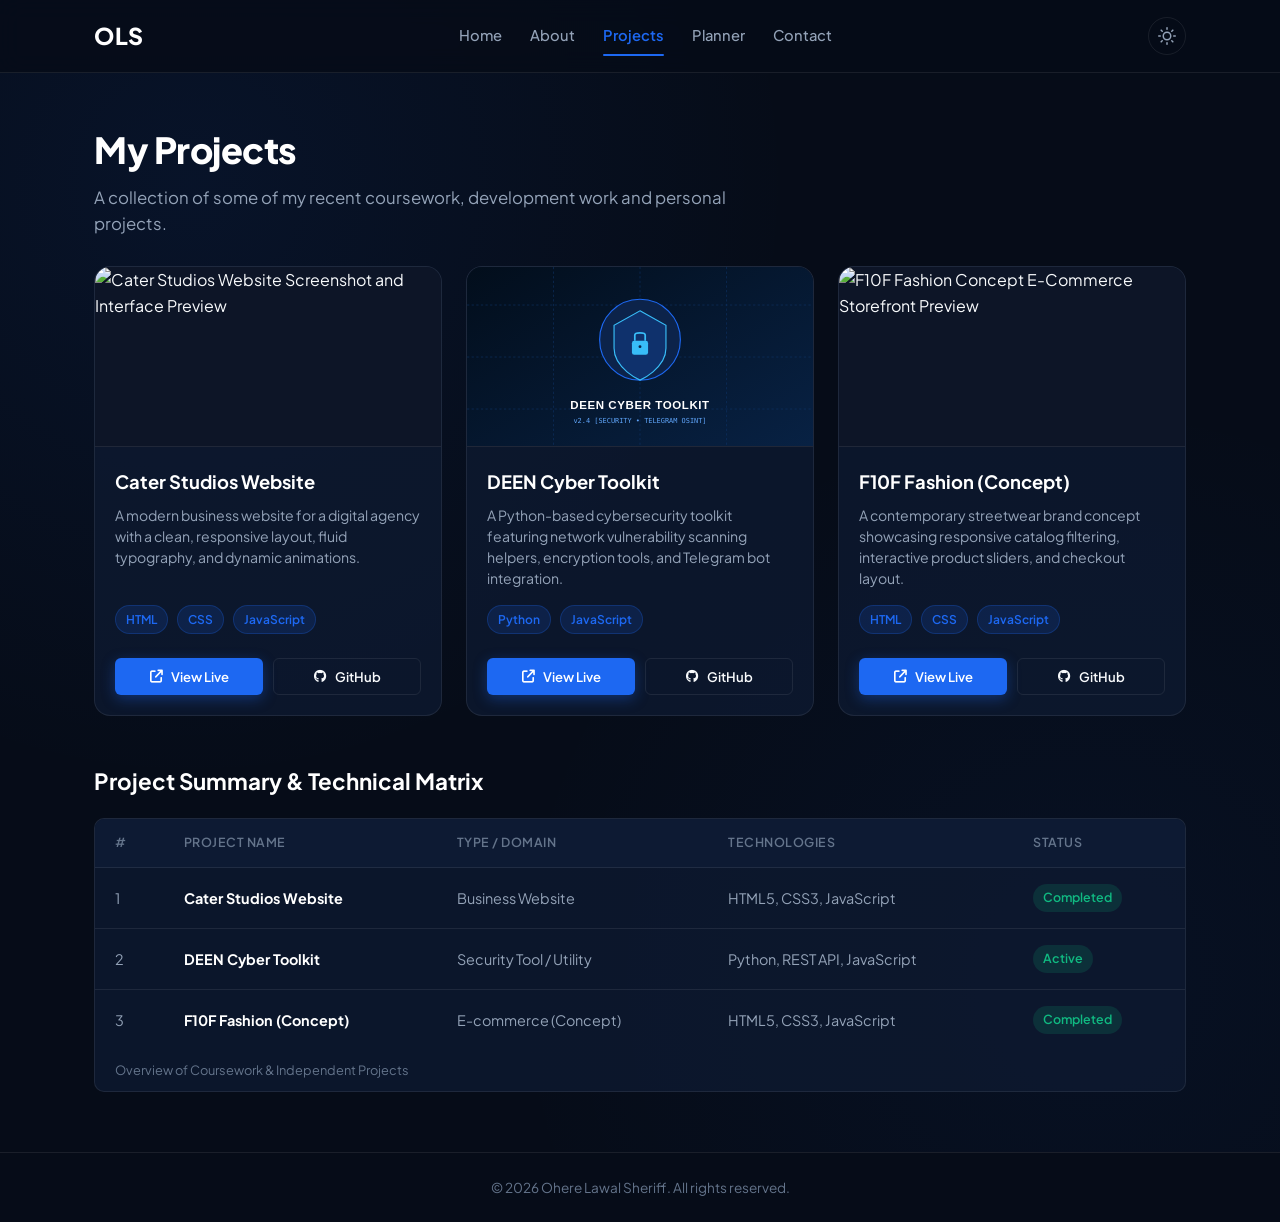
==== projects.html @ c8b05ba8 "first commit" ====
<!DOCTYPE html>
<html lang="en" data-theme="dark">
<head>
  <meta charset="UTF-8">
  <meta name="viewport" content="width=device-width, initial-scale=1.0">
  <title>My Projects | Ohere Lawal Sheriff</title>
  <meta name="description" content="Explore academic and development projects built by Ohere Lawal Sheriff - Cater Studios Website, DEEN Cyber Toolkit, and F10F Fashion Concept.">
  <link rel="stylesheet" href="css/style.css">
  <link rel="stylesheet" href="https://cdnjs.cloudflare.com/ajax/libs/font-awesome/6.4.0/css/all.min.css">
</head>
<body>

  <!-- Navigation Bar -->
  <header>
    <nav class="navbar" aria-label="Main Navigation">
      <div class="container nav-container">
        <a href="index.html" class="brand-logo" aria-label="OLS Home">
          OLS
        </a>

        <div class="nav-links" id="nav-links">
          <a href="index.html" class="nav-link">Home</a>
          <a href="about.html" class="nav-link">About</a>
          <a href="projects.html" class="nav-link active">Projects</a>
          <a href="planner.html" class="nav-link">Planner</a>
          <a href="contact.html" class="nav-link">Contact</a>
        </div>

        <div class="nav-actions">
          <button id="theme-toggle" class="theme-toggle-btn" aria-label="Toggle Theme" title="Toggle Light/Dark Theme">
            <svg xmlns="http://www.w3.org/2000/svg" width="18" height="18" viewBox="0 0 24 24" fill="none" stroke="currentColor" stroke-width="2" stroke-linecap="round" stroke-linejoin="round">
              <path d="M21 12.79A9 9 0 1 1 11.21 3 7 7 0 0 0 21 12.79z"></path>
            </svg>
          </button>
          <button id="mobile-menu-btn" class="mobile-menu-btn" aria-label="Open Navigation Menu">
            <i class="fa-solid fa-bars"></i>
          </button>
        </div>
      </div>
    </nav>
  </header>

  <!-- Main Content -->
  <main class="container">
    <header class="page-header">
      <h1 class="page-title">My Projects</h1>
      <p class="page-subtitle">A collection of some of my recent coursework, development work and personal projects.</p>
    </header>

    <!-- Projects Cards Grid -->
    <section class="projects-grid" aria-label="Project Showcase">
      <!-- Project 1: Cater Studios Website -->
      <article class="project-card">
        <figure class="project-preview">
          <img src="assets/project-cater.svg" alt="Cater Studios Website Screenshot and Interface Preview" loading="lazy">
        </figure>
        <div class="project-body">
          <h2 class="project-title">Cater Studios Website</h2>
          <p class="project-desc">
            A modern business website for a digital agency with a clean, responsive layout, fluid typography, and dynamic animations.
          </p>
          <div class="project-tags">
            <span class="tech-badge">HTML</span>
            <span class="tech-badge">CSS</span>
            <span class="tech-badge">JavaScript</span>
          </div>
          <div class="project-actions">
            <a href="https://example.com" target="_blank" rel="noopener noreferrer" class="btn btn-primary btn-sm">
              <i class="fa-solid fa-arrow-up-right-from-square"></i> View Live
            </a>
            <a href="https://github.com" target="_blank" rel="noopener noreferrer" class="btn btn-outline btn-sm">
              <i class="fa-brands fa-github"></i> GitHub
            </a>
          </div>
        </div>
      </article>

      <!-- Project 2: DEEN Cyber Toolkit -->
      <article class="project-card">
        <figure class="project-preview">
          <img src="assets/project-deen.svg" alt="DEEN Cyber Toolkit Command-line and Security Dashboard Preview" loading="lazy">
        </figure>
        <div class="project-body">
          <h2 class="project-title">DEEN Cyber Toolkit</h2>
          <p class="project-desc">
            A Python-based cybersecurity toolkit featuring network vulnerability scanning helpers, encryption tools, and Telegram bot integration.
          </p>
          <div class="project-tags">
            <span class="tech-badge">Python</span>
            <span class="tech-badge">JavaScript</span>
          </div>
          <div class="project-actions">
            <a href="https://example.com" target="_blank" rel="noopener noreferrer" class="btn btn-primary btn-sm">
              <i class="fa-solid fa-arrow-up-right-from-square"></i> View Live
            </a>
            <a href="https://github.com" target="_blank" rel="noopener noreferrer" class="btn btn-outline btn-sm">
              <i class="fa-brands fa-github"></i> GitHub
            </a>
          </div>
        </div>
      </article>

      <!-- Project 3: F10F Fashion (Concept) -->
      <article class="project-card">
        <figure class="project-preview">
          <img src="assets/project-f10f.svg" alt="F10F Fashion Concept E-Commerce Storefront Preview" loading="lazy">
        </figure>
        <div class="project-body">
          <h2 class="project-title">F10F Fashion (Concept)</h2>
          <p class="project-desc">
            A contemporary streetwear brand concept showcasing responsive catalog filtering, interactive product sliders, and checkout layout.
          </p>
          <div class="project-tags">
            <span class="tech-badge">HTML</span>
            <span class="tech-badge">CSS</span>
            <span class="tech-badge">JavaScript</span>
          </div>
          <div class="project-actions">
            <a href="https://example.com" target="_blank" rel="noopener noreferrer" class="btn btn-primary btn-sm">
              <i class="fa-solid fa-arrow-up-right-from-square"></i> View Live
            </a>
            <a href="https://github.com" target="_blank" rel="noopener noreferrer" class="btn btn-outline btn-sm">
              <i class="fa-brands fa-github"></i> GitHub
            </a>
          </div>
        </div>
      </article>
    </section>

    <!-- Project Summary Section (Demonstrating HTML Tables) -->
    <section class="summary-section" aria-label="Project Summary Overview">
      <h2 class="section-heading">Project Summary & Technical Matrix</h2>
      <div class="table-responsive">
        <table class="summary-table">
          <caption>Overview of Coursework & Independent Projects</caption>
          <thead>
            <tr>
              <th scope="col">#</th>
              <th scope="col">Project Name</th>
              <th scope="col">Type / Domain</th>
              <th scope="col">Technologies</th>
              <th scope="col">Status</th>
            </tr>
          </thead>
          <tbody>
            <tr>
              <td>1</td>
              <td><strong>Cater Studios Website</strong></td>
              <td>Business Website</td>
              <td>HTML5, CSS3, JavaScript</td>
              <td><span class="status-badge completed">Completed</span></td>
            </tr>
            <tr>
              <td>2</td>
              <td><strong>DEEN Cyber Toolkit</strong></td>
              <td>Security Tool / Utility</td>
              <td>Python, REST API, JavaScript</td>
              <td><span class="status-badge completed">Active</span></td>
            </tr>
            <tr>
              <td>3</td>
              <td><strong>F10F Fashion (Concept)</strong></td>
              <td>E-commerce (Concept)</td>
              <td>HTML5, CSS3, JavaScript</td>
              <td><span class="status-badge completed">Completed</span></td>
            </tr>
          </tbody>
        </table>
      </div>
    </section>
  </main>

  <!-- Footer -->
  <footer class="footer">
    <div class="container">
      <p class="footer-text">© 2026 Ohere Lawal Sheriff. All rights reserved.</p>
    </div>
  </footer>

  <script src="js/main.js"></script>
</body>
</html>
---- css/style.css ----
/* ==========================================================================
   OHERE LAWAL SHERIFF (OLS) PORTFOLIO - MAIN STYLESHEET
   ========================================================================== */

@import url('https://fonts.googleapis.com/css2?family=Plus+Jakarta+Sans:wght@300;400;500;600;700;800&family=Caveat:wght@600;700&display=swap');

:root {
  /* Dark Theme Colors (Default) */
  --bg-main: #060c18;
  --bg-secondary: #0a1325;
  --bg-card: rgba(14, 25, 48, 0.85);
  --bg-card-hover: rgba(20, 36, 68, 0.95);
  --bg-card-subtle: #0d1a33;
  --bg-input: #091224;
  --bg-quote: #081734;
  
  --border-color: rgba(255, 255, 255, 0.08);
  --border-color-focus: #2563eb;
  --border-subtle: rgba(255, 255, 255, 0.05);

  --text-main: #f8fafc;
  --text-secondary: #94a3b8;
  --text-muted: #64748b;
  --text-heading: #ffffff;

  --accent-blue: #1d68f2;
  --accent-blue-hover: #1555cb;
  --accent-blue-light: rgba(29, 104, 242, 0.15);
  --accent-blue-glow: rgba(29, 104, 242, 0.35);

  --badge-pending-bg: rgba(245, 158, 11, 0.15);
  --badge-pending-text: #f59e0b;
  --badge-completed-bg: rgba(16, 185, 129, 0.15);
  --badge-completed-text: #10b981;

  --danger-color: #ef4444;
  --danger-hover: #dc2626;

  --shadow-sm: 0 2px 4px rgba(0, 0, 0, 0.3);
  --shadow-md: 0 4px 20px rgba(0, 0, 0, 0.4);
  --shadow-lg: 0 10px 30px rgba(0, 0, 0, 0.6);
  --shadow-glow: 0 0 25px var(--accent-blue-glow);

  --radius-sm: 6px;
  --radius-md: 10px;
  --radius-lg: 16px;
  --radius-full: 9999px;

  --transition: all 0.25s cubic-bezier(0.4, 0, 0.2, 1);
  --max-width: 1140px;
}

/* Light Theme Variables */
[data-theme="light"] {
  --bg-main: #f4f6fb;
  --bg-secondary: #eaeff8;
  --bg-card: #ffffff;
  --bg-card-hover: #ffffff;
  --bg-card-subtle: #f0f4fd;
  --bg-input: #f8fafc;
  --bg-quote: #e8f0fe;

  --border-color: #e2e8f0;
  --border-color-focus: #1d68f2;
  --border-subtle: #e5e7eb;

  --text-main: #0f172a;
  --text-secondary: #475569;
  --text-muted: #94a3b8;
  --text-heading: #090e17;

  --accent-blue-light: rgba(29, 104, 242, 0.1);
  --accent-blue-glow: rgba(29, 104, 242, 0.15);

  --shadow-sm: 0 2px 4px rgba(0, 0, 0, 0.05);
  --shadow-md: 0 4px 16px rgba(0, 0, 0, 0.08);
  --shadow-lg: 0 10px 30px rgba(0, 0, 0, 0.1);
}

/* Base Reset & Typography */
* {
  margin: 0;
  padding: 0;
  box-sizing: border-box;
}

html {
  scroll-behavior: smooth;
  font-size: 16px;
}

body {
  font-family: 'Plus Jakarta Sans', -apple-system, BlinkMacSystemFont, sans-serif;
  background-color: var(--bg-main);
  color: var(--text-main);
  line-height: 1.6;
  min-height: 100vh;
  display: flex;
  flex-direction: column;
  transition: background-color 0.3s ease, color 0.3s ease;
  overflow-x: hidden;
  background-image: 
    radial-gradient(circle at 15% 15%, rgba(29, 104, 242, 0.08) 0%, transparent 40%),
    radial-gradient(circle at 85% 80%, rgba(29, 104, 242, 0.05) 0%, transparent 40%);
}

a {
  text-decoration: none;
  color: inherit;
  transition: var(--transition);
}

ul {
  list-style: none;
}

img {
  max-width: 100%;
  display: block;
}

button, input, textarea, select {
  font-family: inherit;
  font-size: inherit;
}

.sr-only {
  position: absolute;
  width: 1px;
  height: 1px;
  padding: 0;
  margin: -1px;
  overflow: hidden;
  clip: rect(0, 0, 0, 0);
  white-space: nowrap;
  border: 0;
}

.container {
  width: 100%;
  max-width: var(--max-width);
  margin: 0 auto;
  padding: 0 24px;
}

/* ==========================================================================
   NAVIGATION BAR
   ========================================================================== */
.navbar {
  position: sticky;
  top: 0;
  z-index: 100;
  background-color: rgba(6, 12, 24, 0.85);
  backdrop-filter: blur(12px);
  -webkit-backdrop-filter: blur(12px);
  border-bottom: 1px solid var(--border-color);
  transition: var(--transition);
}

[data-theme="light"] .navbar {
  background-color: rgba(244, 246, 251, 0.88);
}

.nav-container {
  display: flex;
  align-items: center;
  justify-content: space-between;
  height: 72px;
}

.brand-logo {
  font-size: 1.45rem;
  font-weight: 800;
  letter-spacing: 0.5px;
  color: var(--text-heading);
  display: flex;
  align-items: center;
  gap: 6px;
}

.brand-logo span {
  color: var(--accent-blue);
}

.nav-links {
  display: flex;
  align-items: center;
  gap: 28px;
}

.nav-link {
  font-size: 0.92rem;
  font-weight: 500;
  color: var(--text-secondary);
  padding: 6px 0;
  position: relative;
  transition: var(--transition);
}

.nav-link:hover {
  color: var(--text-main);
}

.nav-link.active {
  color: var(--accent-blue);
  font-weight: 600;
}

.nav-link.active::after {
  content: '';
  position: absolute;
  bottom: -2px;
  left: 0;
  width: 100%;
  height: 2px;
  background-color: var(--accent-blue);
  border-radius: var(--radius-full);
}

.nav-actions {
  display: flex;
  align-items: center;
  gap: 16px;
}

.theme-toggle-btn {
  background: transparent;
  border: 1px solid var(--border-color);
  color: var(--text-secondary);
  width: 38px;
  height: 38px;
  border-radius: var(--radius-full);
  display: flex;
  align-items: center;
  justify-content: center;
  cursor: pointer;
  transition: var(--transition);
}

.theme-toggle-btn:hover {
  background-color: var(--bg-secondary);
  color: var(--accent-blue);
  border-color: var(--accent-blue);
}

.mobile-menu-btn {
  display: none;
  background: transparent;
  border: none;
  color: var(--text-main);
  font-size: 1.5rem;
  cursor: pointer;
  padding: 4px;
}

/* ==========================================================================
   BUTTONS & BADGES
   ========================================================================== */
.btn {
  display: inline-flex;
  align-items: center;
  justify-content: center;
  gap: 8px;
  padding: 10px 22px;
  font-size: 0.92rem;
  font-weight: 600;
  border-radius: var(--radius-md);
  cursor: pointer;
  transition: var(--transition);
  border: none;
  text-align: center;
}

.btn-primary {
  background-color: var(--accent-blue);
  color: #ffffff;
  box-shadow: 0 4px 14px rgba(29, 104, 242, 0.35);
}

.btn-primary:hover {
  background-color: var(--accent-blue-hover);
  transform: translateY(-2px);
  box-shadow: 0 6px 20px rgba(29, 104, 242, 0.45);
}

.btn-outline {
  background-color: transparent;
  color: var(--text-main);
  border: 1px solid var(--border-color);
}

.btn-outline:hover {
  border-color: var(--accent-blue);
  color: var(--accent-blue);
  background-color: var(--accent-blue-light);
  transform: translateY(-2px);
}

.btn-sm {
  padding: 7px 16px;
  font-size: 0.82rem;
  border-radius: var(--radius-sm);
}

.tech-badge {
  display: inline-block;
  padding: 4px 10px;
  font-size: 0.75rem;
  font-weight: 600;
  border-radius: var(--radius-full);
  background-color: var(--accent-blue-light);
  color: var(--accent-blue);
  border: 1px solid rgba(29, 104, 242, 0.25);
  margin-right: 6px;
  margin-bottom: 6px;
}

.status-badge {
  display: inline-flex;
  align-items: center;
  padding: 4px 10px;
  font-size: 0.78rem;
  font-weight: 600;
  border-radius: var(--radius-full);
}

.status-badge.pending {
  background-color: var(--badge-pending-bg);
  color: var(--badge-pending-text);
}

.status-badge.completed {
  background-color: var(--badge-completed-bg);
  color: var(--badge-completed-text);
}

/* ==========================================================================
   PAGE HEADERS (Sub-pages)
   ========================================================================== */
.page-header {
  padding: 48px 0 28px;
  text-align: left;
}

.page-title {
  font-size: 2.25rem;
  font-weight: 800;
  color: var(--text-heading);
  margin-bottom: 6px;
  letter-spacing: -0.5px;
}

.page-subtitle {
  font-size: 1.05rem;
  color: var(--text-secondary);
  max-width: 650px;
}

/* ==========================================================================
   HOMEPAGE HERO SECTION
   ========================================================================== */
.hero-section {
  padding: 60px 0 40px;
}

.hero-grid {
  display: grid;
  grid-template-columns: 1.15fr 0.85fr;
  gap: 48px;
  align-items: center;
}

.hero-tag {
  font-size: 0.88rem;
  font-weight: 700;
  letter-spacing: 1.5px;
  color: var(--text-muted);
  text-transform: uppercase;
  margin-bottom: 8px;
}

.hero-name {
  font-size: 3rem;
  font-weight: 800;
  color: var(--text-heading);
  letter-spacing: -1px;
  line-height: 1.15;
  margin-bottom: 12px;
}

.hero-roles {
  font-size: 1.05rem;
  font-weight: 600;
  color: var(--accent-blue);
  margin-bottom: 18px;
  display: flex;
  align-items: center;
  flex-wrap: wrap;
  gap: 8px;
}

.hero-roles .dot {
  color: var(--text-muted);
  font-size: 0.8rem;
}

.hero-desc {
  font-size: 1rem;
  color: var(--text-secondary);
  line-height: 1.7;
  margin-bottom: 30px;
  max-width: 520px;
}

.hero-buttons {
  display: flex;
  align-items: center;
  gap: 16px;
  margin-bottom: 32px;
}

.social-links {
  display: flex;
  align-items: center;
  gap: 16px;
}

.social-link {
  width: 40px;
  height: 40px;
  border-radius: var(--radius-full);
  background-color: var(--bg-card-subtle);
  border: 1px solid var(--border-color);
  color: var(--text-secondary);
  display: flex;
  align-items: center;
  justify-content: center;
  font-size: 1.1rem;
  transition: var(--transition);
}

.social-link:hover {
  background-color: var(--accent-blue);
  color: #ffffff;
  border-color: var(--accent-blue);
  transform: translateY(-3px);
  box-shadow: 0 4px 12px var(--accent-blue-glow);
}

.hero-image-wrapper {
  position: relative;
  display: flex;
  justify-content: center;
}

.hero-image-card {
  position: relative;
  width: 100%;
  max-width: 360px;
  height: 440px;
  border-radius: 24px;
  overflow: hidden;
  background: linear-gradient(145deg, #101c38, #091326);
  border: 1px solid rgba(29, 104, 242, 0.35);
  box-shadow: 0 20px 40px rgba(0, 0, 0, 0.6), 0 0 30px rgba(29, 104, 242, 0.2);
  display: flex;
  align-items: flex-end;
  justify-content: center;
}

.hero-image-card img {
  width: 100%;
  height: 100%;
  object-fit: cover;
  object-position: top center;
  filter: contrast(1.05) brightness(1.02);
  transition: transform 0.4s ease;
}

.hero-image-card:hover img {
  transform: scale(1.03);
}

.signature-badge {
  position: absolute;
  bottom: 16px;
  right: 20px;
  font-family: 'Caveat', cursive;
  font-size: 2.2rem;
  color: #ffffff;
  text-shadow: 0 2px 10px rgba(0, 0, 0, 0.9);
  pointer-events: none;
  transform: rotate(-5deg);
  z-index: 2;
}

/* Quick Features Grid */
.features-section {
  padding: 30px 0 60px;
}

.features-grid {
  display: grid;
  grid-template-columns: repeat(4, 1fr);
  gap: 20px;
}

.feature-card {
  background-color: var(--bg-card);
  border: 1px solid var(--border-color);
  border-radius: var(--radius-lg);
  padding: 24px 20px;
  text-align: center;
  transition: var(--transition);
  display: flex;
  flex-direction: column;
  align-items: center;
  text-decoration: none;
}

.feature-card:hover {
  transform: translateY(-6px);
  border-color: var(--accent-blue);
  background-color: var(--bg-card-hover);
  box-shadow: var(--shadow-md);
}

.feature-icon-wrapper {
  width: 52px;
  height: 52px;
  border-radius: var(--radius-md);
  background-color: var(--accent-blue-light);
  color: var(--accent-blue);
  display: flex;
  align-items: center;
  justify-content: center;
  font-size: 1.4rem;
  margin-bottom: 14px;
}

.feature-title {
  font-size: 1.1rem;
  font-weight: 700;
  color: var(--text-heading);
  margin-bottom: 6px;
}

.feature-desc {
  font-size: 0.85rem;
  color: var(--text-secondary);
  line-height: 1.4;
}

/* ==========================================================================
   ABOUT ME PAGE & MULTIMEDIA
   ========================================================================== */
.about-top-grid {
  display: grid;
  grid-template-columns: 340px 1fr;
  gap: 36px;
  margin-bottom: 36px;
  align-items: stretch;
}

.about-photo-card {
  border-radius: var(--radius-lg);
  overflow: hidden;
  border: 1px solid var(--border-color);
  background: linear-gradient(145deg, #101c38, #091326);
  height: 100%;
  min-height: 320px;
  position: relative;
}

.about-photo-card img {
  width: 100%;
  height: 100%;
  object-fit: cover;
  object-position: top center;
}

.about-info-column {
  display: flex;
  flex-direction: column;
  gap: 20px;
}

.info-card {
  background-color: var(--bg-card);
  border: 1px solid var(--border-color);
  border-radius: var(--radius-lg);
  padding: 24px;
  transition: var(--transition);
}

.info-card:hover {
  border-color: rgba(29, 104, 242, 0.4);
}

.info-card-header {
  display: flex;
  align-items: center;
  gap: 12px;
  margin-bottom: 12px;
}

.info-icon {
  color: var(--accent-blue);
  font-size: 1.3rem;
}

.info-card-title {
  font-size: 1.15rem;
  font-weight: 700;
  color: var(--text-heading);
}

.info-list {
  list-style: none;
  padding-left: 4px;
}

.info-list li {
  position: relative;
  padding-left: 18px;
  font-size: 0.95rem;
  color: var(--text-secondary);
  margin-bottom: 6px;
}

.info-list li::before {
  content: '•';
  position: absolute;
  left: 0;
  color: var(--accent-blue);
  font-size: 1.2rem;
  line-height: 1;
}

.about-bottom-grid {
  display: grid;
  grid-template-columns: 1.1fr 0.9fr;
  gap: 30px;
  margin-bottom: 36px;
}

.skills-list {
  display: flex;
  flex-direction: column;
  gap: 16px;
  margin-top: 10px;
}

.skill-item {
  display: flex;
  flex-direction: column;
  gap: 6px;
}

.skill-info {
  display: flex;
  justify-content: space-between;
  font-size: 0.9rem;
  font-weight: 600;
  color: var(--text-main);
}

.skill-info .percent {
  color: var(--text-muted);
  font-weight: 500;
}

.progress-track {
  width: 100%;
  height: 8px;
  background-color: var(--bg-input);
  border-radius: var(--radius-full);
  overflow: hidden;
  border: 1px solid var(--border-subtle);
}

.progress-fill {
  height: 100%;
  background: linear-gradient(90deg, #1d68f2, #3b82f6);
  border-radius: var(--radius-full);
  transition: width 1s ease-in-out;
}

.hobbies-list {
  display: grid;
  grid-template-columns: 1fr;
  gap: 8px;
  margin-top: 8px;
}

.hobbies-list li {
  position: relative;
  padding-left: 20px;
  font-size: 0.92rem;
  color: var(--text-secondary);
}

.hobbies-list li::before {
  content: '•';
  position: absolute;
  left: 4px;
  color: var(--accent-blue);
  font-size: 1.2rem;
}

/* Multimedia Showcase */
.multimedia-grid {
  display: grid;
  grid-template-columns: 1fr 1fr;
  gap: 20px;
  margin-top: 14px;
}

.media-box {
  background-color: var(--bg-card-subtle);
  border: 1px solid var(--border-color);
  border-radius: var(--radius-md);
  padding: 18px;
}

.media-label {
  display: flex;
  align-items: center;
  gap: 8px;
  color: var(--text-heading);
  font-size: 0.95rem;
  margin-bottom: 6px;
}

.media-label i {
  color: var(--accent-blue);
}

/* Quote Banner */
.quote-banner {
  background-color: var(--bg-quote);
  border: 1px solid rgba(29, 104, 242, 0.25);
  border-radius: var(--radius-lg);
  padding: 24px 30px;
  display: flex;
  align-items: center;
  gap: 20px;
  margin-bottom: 60px;
}

.quote-icon {
  font-size: 2.2rem;
  color: var(--accent-blue);
  opacity: 0.8;
  flex-shrink: 0;
}

.quote-content {
  font-size: 1.05rem;
  font-style: italic;
  color: var(--text-main);
}

.quote-author {
  display: block;
  font-style: normal;
  font-size: 0.88rem;
  color: var(--text-muted);
  margin-top: 4px;
}

/* ==========================================================================
   PROJECTS PAGE
   ========================================================================== */
.projects-grid {
  display: grid;
  grid-template-columns: repeat(3, 1fr);
  gap: 24px;
  margin-bottom: 48px;
}

.project-card {
  background-color: var(--bg-card);
  border: 1px solid var(--border-color);
  border-radius: var(--radius-lg);
  overflow: hidden;
  display: flex;
  flex-direction: column;
  transition: var(--transition);
}

.project-card:hover {
  transform: translateY(-6px);
  border-color: rgba(29, 104, 242, 0.4);
  box-shadow: var(--shadow-md);
}

.project-preview {
  width: 100%;
  height: 180px;
  background-color: #0d1527;
  position: relative;
  overflow: hidden;
  border-bottom: 1px solid var(--border-color);
  display: flex;
  align-items: center;
  justify-content: center;
}

.project-preview img {
  width: 100%;
  height: 100%;
  object-fit: cover;
  transition: transform 0.4s ease;
}

.project-card:hover .project-preview img {
  transform: scale(1.05);
}

.project-body {
  padding: 20px;
  display: flex;
  flex-direction: column;
  flex-grow: 1;
}

.project-title {
  font-size: 1.15rem;
  font-weight: 700;
  color: var(--text-heading);
  margin-bottom: 8px;
}

.project-desc {
  font-size: 0.88rem;
  color: var(--text-secondary);
  line-height: 1.5;
  margin-bottom: 16px;
  flex-grow: 1;
}

.project-tags {
  margin-bottom: 18px;
}

.project-actions {
  display: grid;
  grid-template-columns: 1fr 1fr;
  gap: 10px;
}

/* Project Summary Table */
.summary-section {
  margin-bottom: 60px;
}

.section-heading {
  font-size: 1.4rem;
  font-weight: 700;
  color: var(--text-heading);
  margin-bottom: 18px;
}

.table-responsive {
  width: 100%;
  overflow-x: auto;
  border-radius: var(--radius-md);
  border: 1px solid var(--border-color);
  background-color: var(--bg-card);
}

.summary-table {
  width: 100%;
  border-collapse: collapse;
  text-align: left;
  font-size: 0.9rem;
}

.summary-table caption {
  caption-side: bottom;
  text-align: left;
  padding: 10px 20px;
  font-size: 0.8rem;
  color: var(--text-muted);
}

.summary-table th {
  background-color: var(--bg-card-subtle);
  padding: 14px 20px;
  font-weight: 600;
  color: var(--text-muted);
  border-bottom: 1px solid var(--border-color);
  text-transform: uppercase;
  font-size: 0.78rem;
  letter-spacing: 0.5px;
}

.summary-table td {
  padding: 16px 20px;
  border-bottom: 1px solid var(--border-color);
  color: var(--text-secondary);
}

.summary-table tr:last-child td {
  border-bottom: none;
}

.summary-table tr:hover td {
  background-color: rgba(29, 104, 242, 0.04);
  color: var(--text-main);
}

.summary-table td strong {
  color: var(--text-heading);
}

/* ==========================================================================
   ACADEMIC PLANNER PAGE
   ========================================================================== */
.planner-wrapper {
  margin-bottom: 60px;
}

.planner-form-card {
  background-color: var(--bg-card);
  border: 1px solid var(--border-color);
  border-radius: var(--radius-lg);
  padding: 24px;
  margin-bottom: 20px;
}

.planner-form {
  display: grid;
  grid-template-columns: 1fr 220px auto;
  gap: 16px;
  align-items: flex-end;
}

.planner-stats-bar {
  display: flex;
  align-items: center;
  gap: 12px;
  margin-bottom: 24px;
}

.stat-pill {
  background-color: var(--bg-card);
  border: 1px solid var(--border-color);
  padding: 8px 16px;
  border-radius: var(--radius-full);
  font-size: 0.85rem;
  font-weight: 600;
  color: var(--text-secondary);
  display: flex;
  align-items: center;
  gap: 6px;
}

.stat-pill .stat-num {
  color: var(--text-heading);
  font-weight: 700;
}

.stat-pill.pending-stat .stat-num {
  color: #f59e0b;
}

.stat-pill.completed-stat .stat-num {
  color: #10b981;
}

.form-group {
  display: flex;
  flex-direction: column;
  gap: 6px;
}

.form-label {
  font-size: 0.88rem;
  font-weight: 600;
  color: var(--text-secondary);
}

.form-input {
  background-color: var(--bg-input);
  border: 1px solid var(--border-color);
  color: var(--text-main);
  padding: 10px 14px;
  border-radius: var(--radius-md);
  outline: none;
  transition: var(--transition);
  width: 100%;
}

.form-input:focus {
  border-color: var(--border-color-focus);
  box-shadow: 0 0 0 3px var(--accent-blue-light);
}

.form-input.input-error {
  border-color: var(--danger-color);
  box-shadow: 0 0 0 3px rgba(239, 68, 68, 0.15);
}

.field-error-msg {
  color: var(--danger-color);
  font-size: 0.78rem;
  font-weight: 500;
  margin-top: 2px;
}

.planner-content-card {
  background-color: var(--bg-card);
  border: 1px solid var(--border-color);
  border-radius: var(--radius-lg);
  padding: 24px;
  margin-bottom: 24px;
}

.planner-header-bar {
  display: flex;
  align-items: center;
  justify-content: space-between;
  margin-bottom: 20px;
  padding-bottom: 16px;
  border-bottom: 1px solid var(--border-color);
}

.filter-tabs {
  display: flex;
  align-items: center;
  gap: 8px;
}

.filter-tab {
  background-color: transparent;
  border: 1px solid transparent;
  padding: 6px 16px;
  font-size: 0.85rem;
  font-weight: 600;
  color: var(--text-secondary);
  border-radius: var(--radius-md);
  cursor: pointer;
  transition: var(--transition);
}

.filter-tab:hover {
  color: var(--text-main);
  background-color: var(--bg-input);
}

.filter-tab.active {
  background-color: var(--accent-blue);
  color: #ffffff;
}

.tasks-list {
  display: flex;
  flex-direction: column;
  gap: 12px;
}

.task-row {
  display: grid;
  grid-template-columns: auto 1fr auto auto auto;
  align-items: center;
  gap: 16px;
  padding: 14px 18px;
  background-color: var(--bg-input);
  border: 1px solid var(--border-color);
  border-radius: var(--radius-md);
  transition: var(--transition);
}

.task-row:hover {
  border-color: rgba(29, 104, 242, 0.3);
}

.task-row.completed-task {
  opacity: 0.7;
}

.task-row.completed-task .task-title-text {
  text-decoration: line-through;
  color: var(--text-muted);
}

.task-checkbox {
  appearance: none;
  -webkit-appearance: none;
  width: 18px;
  height: 18px;
  border: 2px solid var(--text-muted);
  border-radius: 4px;
  outline: none;
  cursor: pointer;
  display: grid;
  place-content: center;
  transition: var(--transition);
  background-color: transparent;
}

.task-checkbox:checked {
  background-color: var(--accent-blue);
  border-color: var(--accent-blue);
}

.task-checkbox:checked::before {
  content: '✓';
  color: #fff;
  font-size: 12px;
  font-weight: bold;
}

.task-title-text {
  font-size: 0.95rem;
  font-weight: 500;
  color: var(--text-main);
}

.task-date-text {
  font-size: 0.88rem;
  color: var(--text-secondary);
}

.task-delete-btn {
  background: transparent;
  border: none;
  color: var(--text-muted);
  cursor: pointer;
  padding: 6px;
  font-size: 1rem;
  border-radius: var(--radius-sm);
  transition: var(--transition);
  display: flex;
  align-items: center;
  justify-content: center;
}

.task-delete-btn:hover {
  color: var(--danger-color);
  background-color: rgba(239, 68, 68, 0.1);
}

.empty-tasks {
  text-align: center;
  padding: 36px 0;
  color: var(--text-muted);
  font-size: 0.95rem;
}

/* Quick Tips Card */
.tips-card {
  background-color: var(--bg-card);
  border: 1px solid var(--border-color);
  border-radius: var(--radius-lg);
  padding: 20px 24px;
}

.tips-header {
  display: flex;
  align-items: center;
  gap: 10px;
  color: var(--accent-blue);
  font-size: 1.05rem;
  font-weight: 700;
  margin-bottom: 10px;
}

.tips-list {
  list-style: none;
  padding-left: 6px;
}

.tips-list li {
  position: relative;
  padding-left: 18px;
  font-size: 0.88rem;
  color: var(--text-secondary);
  margin-bottom: 4px;
}

.tips-list li::before {
  content: '•';
  position: absolute;
  left: 0;
  color: var(--accent-blue);
}

/* ==========================================================================
   CONTACT PAGE
   ========================================================================== */
.contact-grid {
  display: grid;
  grid-template-columns: 1.25fr 0.75fr;
  gap: 32px;
  margin-bottom: 60px;
  align-items: stretch;
}

.contact-form-card {
  background-color: var(--bg-card);
  border: 1px solid var(--border-color);
  border-radius: var(--radius-lg);
  padding: 30px;
}

.contact-form {
  display: flex;
  flex-direction: column;
  gap: 20px;
}

.form-textarea {
  min-height: 120px;
  resize: vertical;
}

.form-disclaimer {
  font-size: 0.82rem;
  color: var(--text-muted);
  display: flex;
  align-items: center;
  gap: 6px;
  margin-top: 4px;
}

.contact-details-card {
  background-color: var(--bg-card);
  border: 1px solid var(--border-color);
  border-radius: var(--radius-lg);
  padding: 30px;
  display: flex;
  flex-direction: column;
  justify-content: space-between;
  gap: 24px;
}

.contact-info-block {
  display: flex;
  flex-direction: column;
  gap: 18px;
}

.info-row {
  display: flex;
  align-items: flex-start;
  gap: 14px;
}

.info-row-icon {
  width: 40px;
  height: 40px;
  border-radius: var(--radius-md);
  background-color: var(--accent-blue-light);
  color: var(--accent-blue);
  display: flex;
  align-items: center;
  justify-content: center;
  font-size: 1.1rem;
  flex-shrink: 0;
}

.info-row-text {
  display: flex;
  flex-direction: column;
}

.info-row-label {
  font-size: 0.8rem;
  color: var(--text-muted);
  font-weight: 500;
  text-transform: uppercase;
  letter-spacing: 0.5px;
}

.info-row-val {
  font-size: 0.95rem;
  font-weight: 600;
  color: var(--text-heading);
}

.social-block-title {
  font-size: 0.95rem;
  font-weight: 700;
  color: var(--text-heading);
  margin-bottom: 12px;
}

.inspirational-card {
  position: relative;
  border-radius: var(--radius-md);
  overflow: hidden;
  height: 130px;
  background: linear-gradient(rgba(8, 17, 36, 0.7), rgba(8, 17, 36, 0.9)), url('https://images.unsplash.com/photo-1517694712202-14dd9538aa97?q=80&w=600&auto=format&fit=crop') center/cover;
  display: flex;
  align-items: center;
  justify-content: center;
  padding: 20px;
  text-align: center;
  border: 1px solid var(--border-color);
}

.inspirational-card p {
  color: #ffffff;
  font-weight: 600;
  font-size: 0.95rem;
  font-style: italic;
  text-shadow: 0 2px 4px rgba(0, 0, 0, 0.8);
}

/* ==========================================================================
   FOOTER
   ========================================================================== */
.footer {
  margin-top: auto;
  padding: 24px 0;
  border-top: 1px solid var(--border-color);
  background-color: var(--bg-main);
  text-align: center;
}

.footer-text {
  font-size: 0.85rem;
  color: var(--text-muted);
}

/* ==========================================================================
   TOAST NOTIFICATION
   ========================================================================== */
.toast-container {
  position: fixed;
  bottom: 24px;
  right: 24px;
  z-index: 1000;
  display: flex;
  flex-direction: column;
  gap: 10px;
}

.toast {
  padding: 14px 20px;
  border-radius: var(--radius-md);
  background-color: var(--bg-card);
  color: var(--text-main);
  border: 1px solid var(--border-color);
  box-shadow: var(--shadow-lg);
  font-size: 0.9rem;
  display: flex;
  align-items: center;
  gap: 10px;
  animation: slideIn 0.3s ease forwards;
}

.toast.success {
  border-left: 4px solid #10b981;
}

.toast.error {
  border-left: 4px solid #ef4444;
}

@keyframes slideIn {
  from {
    transform: translateX(100%);
    opacity: 0;
  }
  to {
    transform: translateX(0);
    opacity: 1;
  }
}

/* ==========================================================================
   RESPONSIVE DESIGN (MEDIA QUERIES)
   ========================================================================== */
@media (max-width: 992px) {
  .hero-grid {
    grid-template-columns: 1fr;
    gap: 40px;
    text-align: center;
  }

  .hero-desc {
    margin: 0 auto 30px;
  }

  .hero-roles {
    justify-content: center;
  }

  .hero-buttons {
    justify-content: center;
  }

  .social-links {
    justify-content: center;
  }

  .hero-image-wrapper {
    order: -1;
  }

  .features-grid {
    grid-template-columns: repeat(2, 1fr);
  }

  .about-top-grid {
    grid-template-columns: 1fr;
  }

  .about-bottom-grid {
    grid-template-columns: 1fr;
  }

  .multimedia-grid {
    grid-template-columns: 1fr;
  }

  .projects-grid {
    grid-template-columns: repeat(2, 1fr);
  }

  .contact-grid {
    grid-template-columns: 1fr;
  }

  .planner-form {
    grid-template-columns: 1fr 1fr;
  }

  .planner-form button {
    grid-column: span 2;
  }
}

@media (max-width: 768px) {
  .mobile-menu-btn {
    display: block;
  }

  .nav-links {
    position: fixed;
    top: 72px;
    left: 0;
    width: 100%;
    background-color: var(--bg-main);
    border-bottom: 1px solid var(--border-color);
    flex-direction: column;
    padding: 24px;
    gap: 18px;
    display: none;
    box-shadow: var(--shadow-lg);
  }

  .nav-links.show {
    display: flex;
  }

  .hero-name {
    font-size: 2.2rem;
  }

  .features-grid {
    grid-template-columns: 1fr;
  }

  .projects-grid {
    grid-template-columns: 1fr;
  }

  .task-row {
    grid-template-columns: auto 1fr auto;
    gap: 10px;
  }

  .task-date-text {
    grid-column: 2 / 3;
    font-size: 0.8rem;
  }

  .planner-form {
    grid-template-columns: 1fr;
  }

  .planner-form button {
    grid-column: 1;
  }

  .planner-stats-bar {
    flex-wrap: wrap;
  }
}
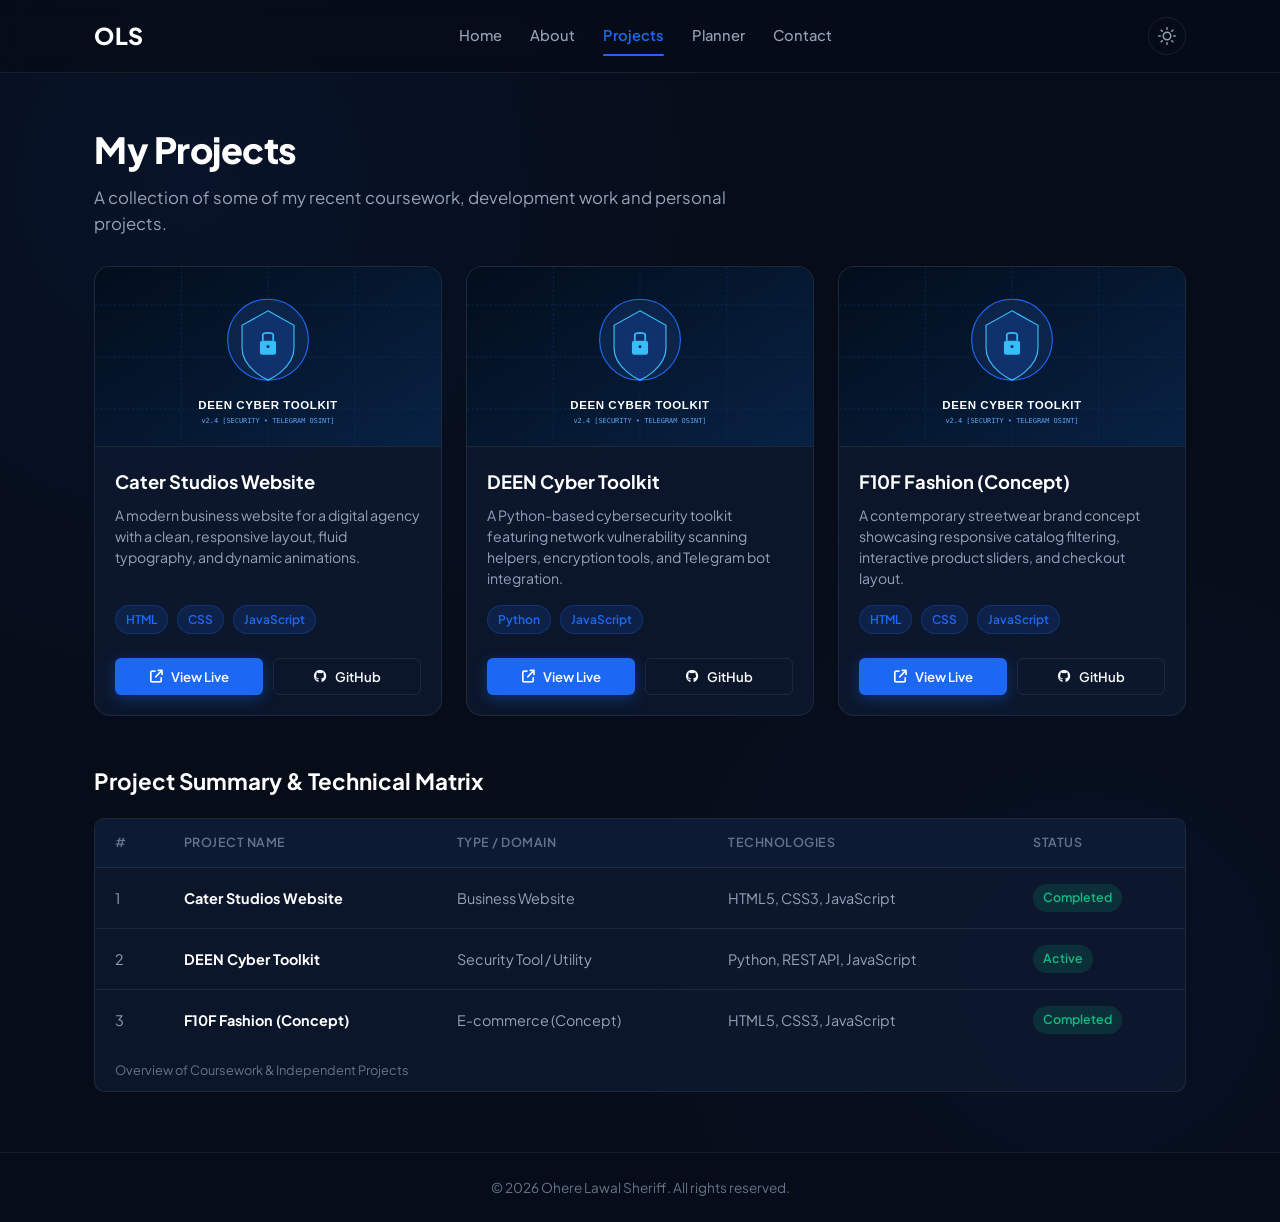
==== commit 3fffcc4f: "first commit" ====
--- a/projects.html
+++ b/projects.html
@@ -52,7 +52,7 @@
       <!-- Project 1: Cater Studios Website -->
       <article class="project-card">
         <figure class="project-preview">
-          <img src="assets/project-cater.svg" alt="Cater Studios Website Screenshot and Interface Preview" loading="lazy">
+          <img src="assets/project-deen.svg" alt="Cater Studios Website Screenshot and Interface Preview" loading="lazy">
         </figure>
         <div class="project-body">
           <h2 class="project-title">Cater Studios Website</h2>
@@ -103,7 +103,7 @@
       <!-- Project 3: F10F Fashion (Concept) -->
       <article class="project-card">
         <figure class="project-preview">
-          <img src="assets/project-f10f.svg" alt="F10F Fashion Concept E-Commerce Storefront Preview" loading="lazy">
+          <img src="assets/project-deen.svg" alt="F10F Fashion Concept E-Commerce Storefront Preview" loading="lazy">
         </figure>
         <div class="project-body">
           <h2 class="project-title">F10F Fashion (Concept)</h2>
